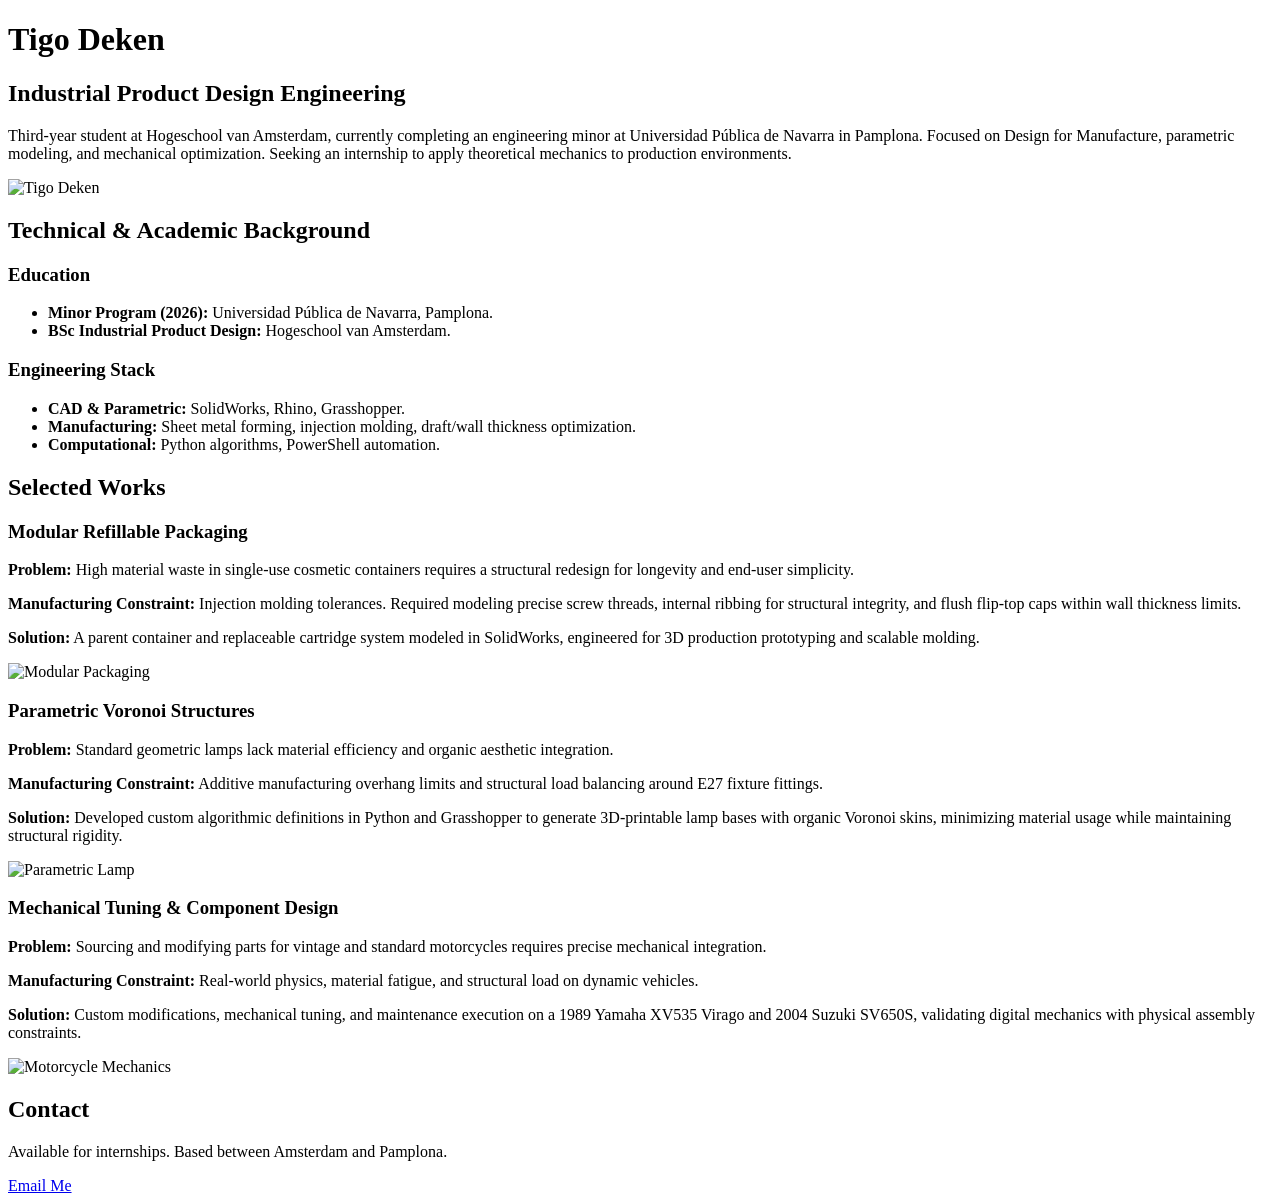
==== index.html @ 1fd3e467 "Add files via upload" ====
<!DOCTYPE html>
<html lang="en">
<head>
    <meta charset="UTF-8">
    <meta name="viewport" content="width=device-width, initial-scale=1.0">
    <title>Tigo Deken | Industrial Product Design</title>
    <link rel="stylesheet" href="./css/style.css">
</head>
<body>
    <header class="hero">
        <div class="hero-text">
            <h1>Tigo Deken</h1>
            <h2>Industrial Product Design Engineering</h2>
            <p>Third-year student at Hogeschool van Amsterdam, currently completing an engineering minor at Universidad Pública de Navarra in Pamplona. Focused on Design for Manufacture, parametric modeling, and mechanical optimization. Seeking an internship to apply theoretical mechanics to production environments.</p>
        </div>
        <div class="hero-image">
            <img src="./assets/profile.jpg" alt="Tigo Deken">
        </div>
    </header>

    <section class="experience">
        <h2>Technical & Academic Background</h2>
        <div class="grid-2">
            <div>
                <h3>Education</h3>
                <ul>
                    <li><strong>Minor Program (2026):</strong> Universidad Pública de Navarra, Pamplona.</li>
                    <li><strong>BSc Industrial Product Design:</strong> Hogeschool van Amsterdam.</li>
                </ul>
            </div>
            <div>
                <h3>Engineering Stack</h3>
                <ul>
                    <li><strong>CAD & Parametric:</strong> SolidWorks, Rhino, Grasshopper.</li>
                    <li><strong>Manufacturing:</strong> Sheet metal forming, injection molding, draft/wall thickness optimization.</li>
                    <li><strong>Computational:</strong> Python algorithms, PowerShell automation.</li>
                </ul>
            </div>
        </div>
    </section>

    <section class="projects">
        <h2>Selected Works</h2>

        <article class="project">
            <div class="project-info">
                <h3>Modular Refillable Packaging</h3>
                <p><strong>Problem:</strong> High material waste in single-use cosmetic containers requires a structural redesign for longevity and end-user simplicity.</p>
                <p><strong>Manufacturing Constraint:</strong> Injection molding tolerances. Required modeling precise screw threads, internal ribbing for structural integrity, and flush flip-top caps within wall thickness limits.</p>
                <p><strong>Solution:</strong> A parent container and replaceable cartridge system modeled in SolidWorks, engineered for 3D production prototyping and scalable molding.</p>
            </div>
            <div class="project-image organic-shape-1">
                <img src="./assets/projects/project1.jpg" alt="Modular Packaging">
            </div>
        </article>

        <article class="project reverse">
            <div class="project-info">
                <h3>Parametric Voronoi Structures</h3>
                <p><strong>Problem:</strong> Standard geometric lamps lack material efficiency and organic aesthetic integration.</p>
                <p><strong>Manufacturing Constraint:</strong> Additive manufacturing overhang limits and structural load balancing around E27 fixture fittings.</p>
                <p><strong>Solution:</strong> Developed custom algorithmic definitions in Python and Grasshopper to generate 3D-printable lamp bases with organic Voronoi skins, minimizing material usage while maintaining structural rigidity.</p>
            </div>
            <div class="project-image organic-shape-2">
                <img src="./assets/projects/project2.jpg" alt="Parametric Lamp">
            </div>
        </article>

        <article class="project">
            <div class="project-info">
                <h3>Mechanical Tuning & Component Design</h3>
                <p><strong>Problem:</strong> Sourcing and modifying parts for vintage and standard motorcycles requires precise mechanical integration.</p>
                <p><strong>Manufacturing Constraint:</strong> Real-world physics, material fatigue, and structural load on dynamic vehicles.</p>
                <p><strong>Solution:</strong> Custom modifications, mechanical tuning, and maintenance execution on a 1989 Yamaha XV535 Virago and 2004 Suzuki SV650S, validating digital mechanics with physical assembly constraints.</p>
            </div>
            <div class="project-image organic-shape-3">
                <img src="./assets/projects/project3.jpg" alt="Motorcycle Mechanics">
            </div>
        </article>
    </section>

    <section class="contact">
        <h2>Contact</h2>
        <p>Available for internships. Based between Amsterdam and Pamplona.</p>
        <a href="mailto:tigo.deken@example.com" class="btn">Email Me</a>
    </section>
</body>
</html>
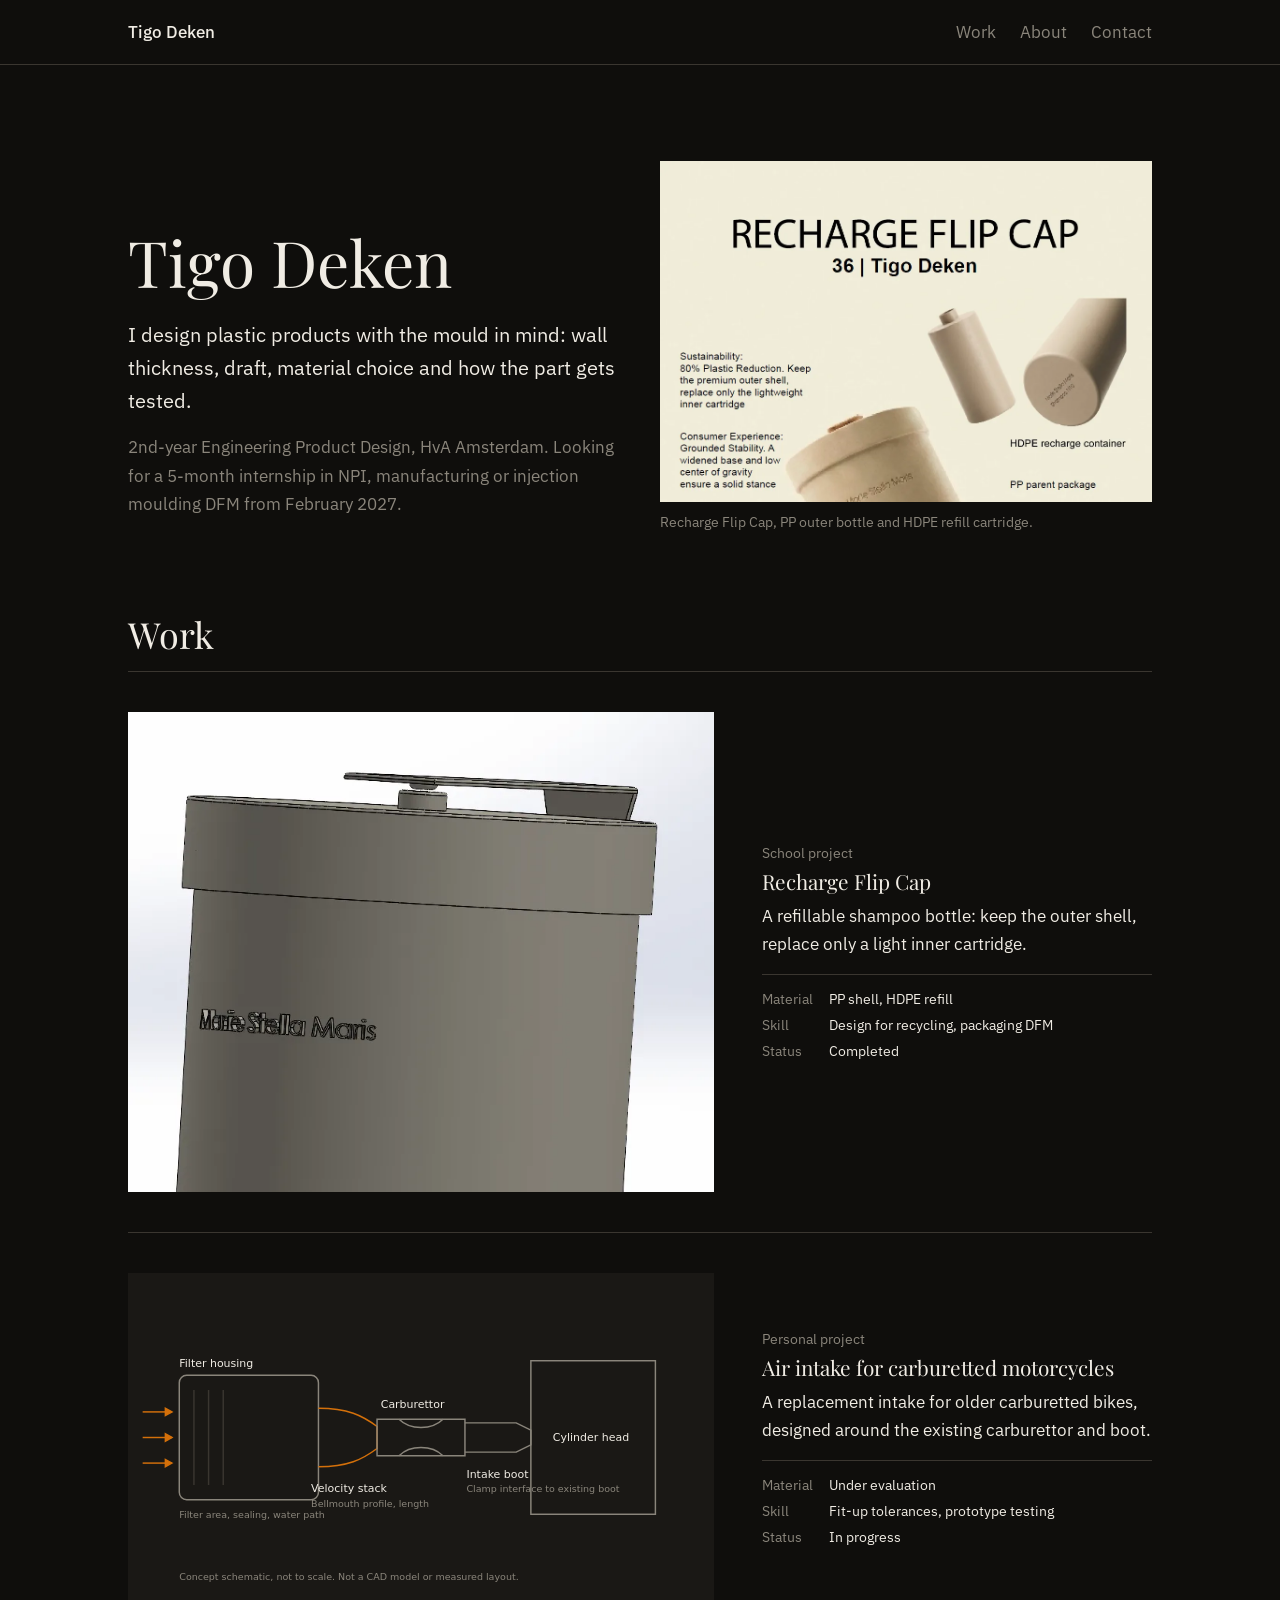
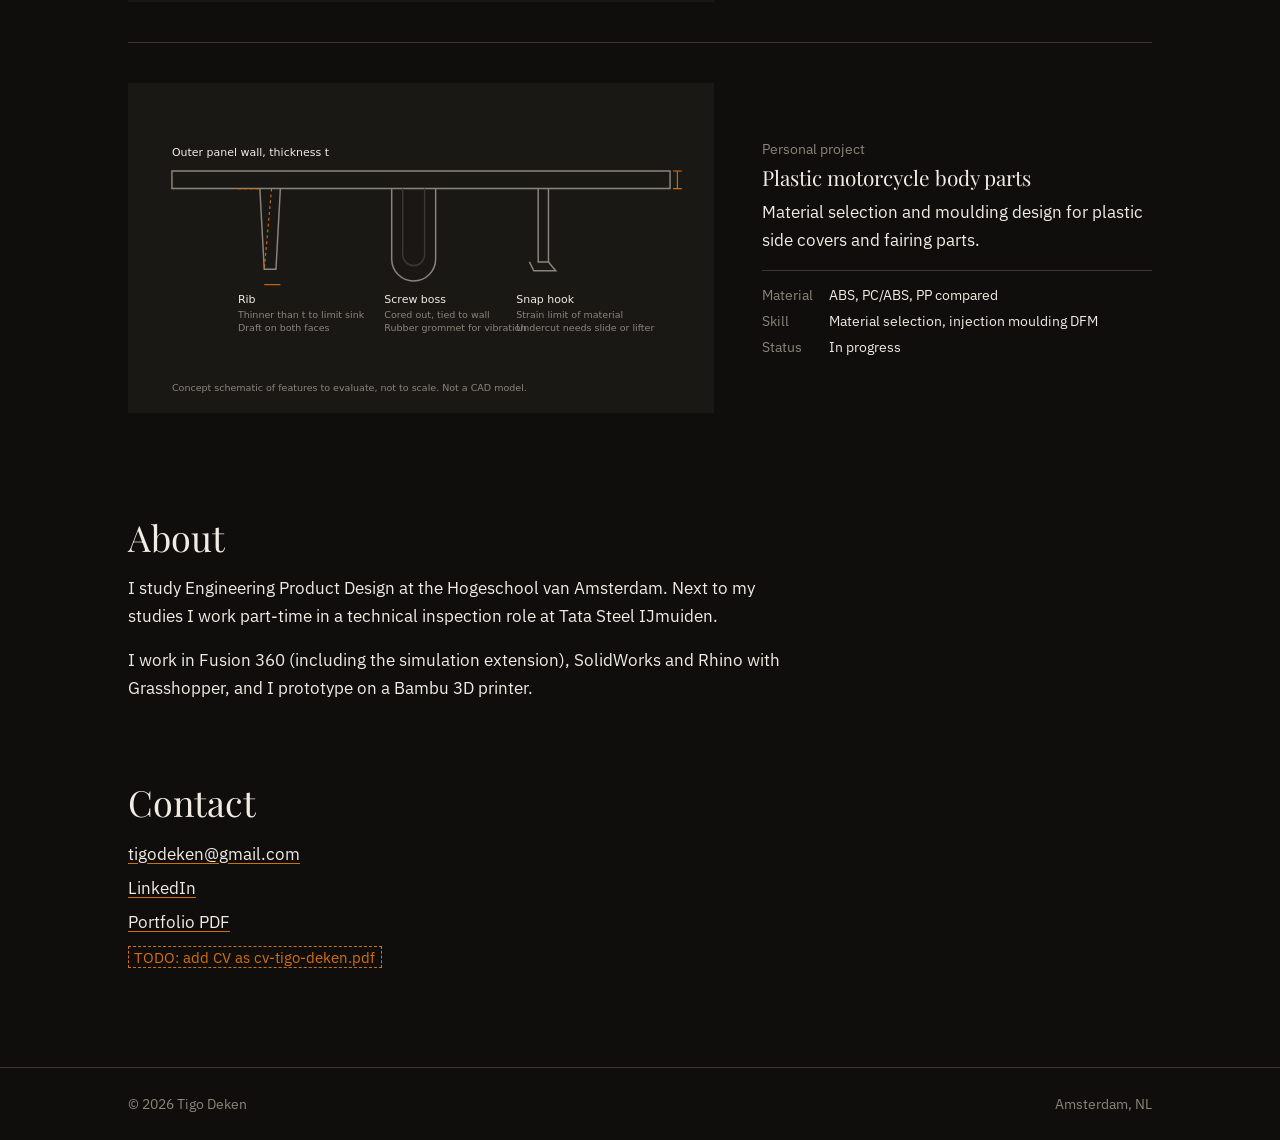
==== commit 4707e130: "Rebuild portfolio: title-block design, 3 projects, PDF Restore Recharge Flip Cap from history, add t" ====
--- a/index.html
+++ b/index.html
@@ -1,88 +1,121 @@
 <!DOCTYPE html>
 <html lang="en">
 <head>
-    <meta charset="UTF-8">
-    <meta name="viewport" content="width=device-width, initial-scale=1.0">
-    <title>Tigo Deken | Industrial Product Design</title>
-    <link rel="stylesheet" href="./css/style.css">
+  <meta charset="utf-8">
+  <meta name="viewport" content="width=device-width, initial-scale=1">
+  <title>Tigo Deken — product design engineering portfolio</title>
+  <meta name="description" content="Engineering Product Design student at HvA Amsterdam, looking for a manufacturing and DFM internship from February 2027.">
+  <meta property="og:title" content="Tigo Deken — product design engineering portfolio">
+  <meta property="og:description" content="Design for manufacture, injection moulding and plastic parts. Looking for an internship from February 2027.">
+  <meta property="og:type" content="website">
+  <meta property="og:url" content="https://tigodeken.github.io/">
+  <meta property="og:image" content="https://tigodeken.github.io/img/og.jpg">
+  <meta name="theme-color" content="#0f0e0c">
+  <link rel="icon" href="favicon.svg" type="image/svg+xml">
+  <link rel="preconnect" href="https://fonts.googleapis.com">
+  <link rel="preconnect" href="https://fonts.gstatic.com" crossorigin>
+  <link rel="stylesheet" href="https://fonts.googleapis.com/css2?family=IBM+Plex+Sans:wght@400;500&family=Playfair+Display:wght@400&display=swap">
+  <link rel="stylesheet" href="style.css">
 </head>
 <body>
-    <header class="hero">
-        <div class="hero-text">
-            <h1>Tigo Deken</h1>
-            <h2>Industrial Product Design Engineering</h2>
-            <p>Third-year student at Hogeschool van Amsterdam, currently completing an engineering minor at Universidad Pública de Navarra in Pamplona. Focused on Design for Manufacture, parametric modeling, and mechanical optimization. Seeking an internship to apply theoretical mechanics to production environments.</p>
-        </div>
-        <div class="hero-image">
-            <img src="./assets/profile.jpg" alt="Tigo Deken">
-        </div>
-    </header>
+  <a class="skip" href="#main">Skip to content</a>
+  <header class="site-header">
+    <div class="wrap">
+      <a class="name" href="./">Tigo Deken</a>
+      <nav aria-label="Main">
+        <a href="#work">Work</a>
+        <a href="#about">About</a>
+        <a href="#contact">Contact</a>
+      </nav>
+    </div>
+  </header>
 
-    <section class="experience">
-        <h2>Technical & Academic Background</h2>
-        <div class="grid-2">
-            <div>
-                <h3>Education</h3>
-                <ul>
-                    <li><strong>Minor Program (2026):</strong> Universidad Pública de Navarra, Pamplona.</li>
-                    <li><strong>BSc Industrial Product Design:</strong> Hogeschool van Amsterdam.</li>
-                </ul>
-            </div>
-            <div>
-                <h3>Engineering Stack</h3>
-                <ul>
-                    <li><strong>CAD & Parametric:</strong> SolidWorks, Rhino, Grasshopper.</li>
-                    <li><strong>Manufacturing:</strong> Sheet metal forming, injection molding, draft/wall thickness optimization.</li>
-                    <li><strong>Computational:</strong> Python algorithms, PowerShell automation.</li>
-                </ul>
-            </div>
-        </div>
+  <main id="main">
+    <section class="hero wrap">
+      <div>
+        <h1>Tigo Deken</h1>
+        <p class="lede">I design plastic products with the mould in mind: wall thickness, draft, material choice and how the part gets tested.</p>
+        <p class="muted">2nd-year Engineering Product Design, HvA Amsterdam. Looking for a 5-month internship in NPI, manufacturing or injection moulding DFM from February 2027.</p>
+      </div>
+      <figure>
+        <img src="img/flipcap-hero.webp" width="1051" height="728" alt="Render of the Recharge Flip Cap: a PP outer bottle with flip cap next to its HDPE refill cartridge">
+        <figcaption>Recharge Flip Cap, PP outer bottle and HDPE refill cartridge.</figcaption>
+      </figure>
     </section>
 
-    <section class="projects">
-        <h2>Selected Works</h2>
+    <section id="work" class="work wrap" aria-labelledby="work-title">
+      <h2 id="work-title">Work</h2>
 
-        <article class="project">
-            <div class="project-info">
-                <h3>Modular Refillable Packaging</h3>
-                <p><strong>Problem:</strong> High material waste in single-use cosmetic containers requires a structural redesign for longevity and end-user simplicity.</p>
-                <p><strong>Manufacturing Constraint:</strong> Injection molding tolerances. Required modeling precise screw threads, internal ribbing for structural integrity, and flush flip-top caps within wall thickness limits.</p>
-                <p><strong>Solution:</strong> A parent container and replaceable cartridge system modeled in SolidWorks, engineered for 3D production prototyping and scalable molding.</p>
-            </div>
-            <div class="project-image organic-shape-1">
-                <img src="./assets/projects/project1.jpg" alt="Modular Packaging">
-            </div>
-        </article>
+      <a class="row" href="flipcap.html">
+        <figure>
+          <img src="img/flipcap-cad2.webp" width="764" height="626" loading="lazy" alt="SolidWorks model, close-up of the flip cap hinge and lid on the outer bottle">
+        </figure>
+        <div>
+          <p class="kind">School project</p>
+          <h3>Recharge Flip Cap</h3>
+          <p>A refillable shampoo bottle: keep the outer shell, replace only a light inner cartridge.</p>
+          <dl class="specs">
+            <dt>Material</dt><dd>PP shell, HDPE refill</dd>
+            <dt>Skill</dt><dd>Design for recycling, packaging DFM</dd>
+            <dt>Status</dt><dd>Completed</dd>
+          </dl>
+        </div>
+      </a>
 
-        <article class="project reverse">
-            <div class="project-info">
-                <h3>Parametric Voronoi Structures</h3>
-                <p><strong>Problem:</strong> Standard geometric lamps lack material efficiency and organic aesthetic integration.</p>
-                <p><strong>Manufacturing Constraint:</strong> Additive manufacturing overhang limits and structural load balancing around E27 fixture fittings.</p>
-                <p><strong>Solution:</strong> Developed custom algorithmic definitions in Python and Grasshopper to generate 3D-printable lamp bases with organic Voronoi skins, minimizing material usage while maintaining structural rigidity.</p>
-            </div>
-            <div class="project-image organic-shape-2">
-                <img src="./assets/projects/project2.jpg" alt="Parametric Lamp">
-            </div>
-        </article>
+      <a class="row" href="air-intake.html">
+        <figure>
+          <img src="img/intake-schematic.svg" width="800" height="450" loading="lazy" alt="Schematic side view of the intake path: filter housing, velocity stack, carburettor, intake boot and cylinder head">
+        </figure>
+        <div>
+          <p class="kind">Personal project</p>
+          <h3>Air intake for carburetted motorcycles</h3>
+          <p>A replacement intake for older carburetted bikes, designed around the existing carburettor and boot.</p>
+          <dl class="specs">
+            <dt>Material</dt><dd>Under evaluation</dd>
+            <dt>Skill</dt><dd>Fit-up tolerances, prototype testing</dd>
+            <dt>Status</dt><dd>In progress</dd>
+          </dl>
+        </div>
+      </a>
 
-        <article class="project">
-            <div class="project-info">
-                <h3>Mechanical Tuning & Component Design</h3>
-                <p><strong>Problem:</strong> Sourcing and modifying parts for vintage and standard motorcycles requires precise mechanical integration.</p>
-                <p><strong>Manufacturing Constraint:</strong> Real-world physics, material fatigue, and structural load on dynamic vehicles.</p>
-                <p><strong>Solution:</strong> Custom modifications, mechanical tuning, and maintenance execution on a 1989 Yamaha XV535 Virago and 2004 Suzuki SV650S, validating digital mechanics with physical assembly constraints.</p>
-            </div>
-            <div class="project-image organic-shape-3">
-                <img src="./assets/projects/project3.jpg" alt="Motorcycle Mechanics">
-            </div>
-        </article>
+      <a class="row" href="body-panels.html">
+        <figure>
+          <img src="img/panel-dfm.svg" width="800" height="450" loading="lazy" alt="Schematic cross-section of a plastic body panel with a rib, a screw boss and a snap hook">
+        </figure>
+        <div>
+          <p class="kind">Personal project</p>
+          <h3>Plastic motorcycle body parts</h3>
+          <p>Material selection and moulding design for plastic side covers and fairing parts.</p>
+          <dl class="specs">
+            <dt>Material</dt><dd>ABS, PC/ABS, PP compared</dd>
+            <dt>Skill</dt><dd>Material selection, injection moulding DFM</dd>
+            <dt>Status</dt><dd>In progress</dd>
+          </dl>
+        </div>
+      </a>
     </section>
 
-    <section class="contact">
-        <h2>Contact</h2>
-        <p>Available for internships. Based between Amsterdam and Pamplona.</p>
-        <a href="mailto:tigo.deken@example.com" class="btn">Email Me</a>
+    <section id="about" class="about wrap" aria-labelledby="about-title">
+      <div class="prose">
+        <h2 id="about-title">About</h2>
+        <p>I study Engineering Product Design at the Hogeschool van Amsterdam. Next to my studies I work part-time in a technical inspection role at Tata Steel IJmuiden.</p>
+        <p>I work in Fusion 360 (including the simulation extension), SolidWorks and Rhino with Grasshopper, and I prototype on a Bambu 3D printer.</p>
+      </div>
     </section>
+
+    <section id="contact" class="contact wrap" aria-labelledby="contact-title">
+      <h2 id="contact-title">Contact</h2>
+      <ul>
+        <li><a href="mailto:tigodeken@gmail.com">tigodeken@gmail.com</a></li>
+        <li><a href="https://www.linkedin.com/in/tigo-deken/">LinkedIn</a></li>
+        <li><a href="portfolio-tigo-deken.pdf">Portfolio PDF</a></li>
+        <li><span class="todo">TODO: add CV as cv-tigo-deken.pdf</span></li>
+      </ul>
+    </section>
+  </main>
+
+  <footer class="site-footer">
+    <div class="wrap"><span>© 2026 Tigo Deken</span><span>Amsterdam, NL</span></div>
+  </footer>
 </body>
-</html>+</html>
--- a/style.css
+++ b/style.css
@@ -0,0 +1,155 @@
+:root {
+  --bg: #0f0e0c;
+  --surface: #1a1815;
+  --text: #f0ece4;
+  --muted: #8a857b;
+  --accent: #d4700a;
+  --line: #3a3630;
+  --serif: "Playfair Display", Georgia, serif;
+  --sans: "IBM Plex Sans", system-ui, -apple-system, "Segoe UI", sans-serif;
+  --wrap: 1120px;
+  --gutter: clamp(16px, 4vw, 48px);
+}
+
+*, *::before, *::after { box-sizing: border-box; }
+
+html { -webkit-text-size-adjust: 100%; }
+
+body {
+  margin: 0;
+  background: var(--bg);
+  color: var(--text);
+  font: 400 1.0625rem/1.65 var(--sans);
+}
+
+img, svg { display: block; max-width: 100%; height: auto; }
+
+a { color: var(--text); text-decoration-color: var(--accent); text-underline-offset: 3px; }
+a:hover { color: var(--accent); }
+:focus-visible { outline: 2px solid var(--accent); outline-offset: 3px; }
+
+h1, h2, h3 { font-family: var(--serif); font-weight: 400; line-height: 1.15; margin: 0; }
+h1 { font-size: clamp(2.25rem, 6vw, 4rem); }
+h2 { font-size: clamp(1.6rem, 3.2vw, 2.25rem); margin-bottom: 1rem; }
+h3 { font-size: 1.3rem; margin-bottom: .5rem; }
+p { margin: 0 0 1rem; }
+
+.wrap { max-width: var(--wrap); margin: 0 auto; padding: 0 var(--gutter); }
+.prose { max-width: 68ch; }
+.muted { color: var(--muted); }
+.skip { position: absolute; left: -999px; }
+.skip:focus { left: var(--gutter); top: 8px; background: var(--surface); padding: 8px 12px; }
+
+.todo {
+  color: var(--accent);
+  border: 1px dashed var(--accent);
+  padding: 0 .35em;
+  font-size: .9em;
+}
+
+/* Header / footer */
+.site-header { border-bottom: 1px solid var(--line); }
+.site-header .wrap { display: flex; justify-content: space-between; align-items: center; gap: 1rem; padding-block: 18px; }
+.site-header .name { text-decoration: none; font-weight: 500; }
+.site-header nav { display: flex; gap: 1.5rem; }
+.site-header nav a { text-decoration: none; color: var(--muted); }
+.site-header nav a:hover, .site-header nav a[aria-current] { color: var(--text); }
+
+.site-footer { border-top: 1px solid var(--line); margin-top: 6rem; }
+.site-footer .wrap { padding-block: 24px; display: flex; flex-wrap: wrap; justify-content: space-between; gap: 1rem; color: var(--muted); font-size: .9rem; }
+
+/* Hero */
+.hero { padding-block: clamp(3rem, 8vw, 6rem) 3rem; display: grid; gap: 2.5rem; }
+.hero .lede { font-size: 1.25rem; max-width: 52ch; margin-top: 1.25rem; }
+.hero figure { margin: 0; }
+@media (min-width: 900px) {
+  .hero { grid-template-columns: 1fr 1fr; align-items: end; }
+}
+
+/* Title block: the one memorable element */
+.title-block {
+  border: 2px solid var(--muted);
+  outline: 1px solid var(--line);
+  outline-offset: 5px;
+  margin: 6px;
+  display: grid;
+  grid-template-columns: repeat(2, 1fr);
+}
+.title-block > div {
+  padding: 10px 14px;
+  border-right: 1px solid var(--line);
+  border-bottom: 1px solid var(--line);
+  min-width: 0;
+}
+.title-block dt { color: var(--muted); font-size: .8rem; }
+.title-block dd { margin: 0; overflow-wrap: anywhere; font-size: .95rem; font-variant-numeric: tabular-nums; }
+.title-block .tb-name { grid-column: 1 / -1; padding: 18px 14px; }
+.title-block .tb-name dd { font-family: var(--serif); font-size: clamp(1.75rem, 5vw, 3rem); line-height: 1.1; }
+.title-block .tb-status dd { color: var(--accent); }
+@media (min-width: 760px) {
+  .title-block { grid-template-columns: 2.2fr repeat(3, 1fr); }
+  .title-block .tb-name { grid-column: 1; grid-row: span 2; display: flex; flex-direction: column; justify-content: flex-end; }
+  .title-block > div:nth-child(4n+4), .title-block > div:last-child { border-right: 0; }
+}
+.title-block > div:last-child { border-bottom: 0; }
+
+/* Home project rows */
+.work { padding-top: 2rem; }
+.row {
+  display: grid;
+  gap: 1.5rem;
+  padding-block: 2.5rem;
+  border-top: 1px solid var(--line);
+  text-decoration: none;
+}
+.row:hover h3 { color: var(--accent); }
+.row figure { margin: 0; background: var(--surface); }
+.row .kind { color: var(--muted); font-size: .9rem; margin-bottom: .35rem; }
+.row .specs { display: grid; grid-template-columns: auto 1fr; gap: 2px 1rem; margin: 1rem 0 0; font-size: .9rem; border-top: 1px solid var(--line); padding-top: .75rem; }
+.row .specs dt { color: var(--muted); }
+.row .specs dd { margin: 0; }
+@media (min-width: 900px) {
+  .row { grid-template-columns: 3fr 2fr; gap: 3rem; align-items: center; }
+}
+
+.about { padding-top: 4rem; }
+.contact { padding-top: 4rem; }
+.contact ul { list-style: none; padding: 0; margin: 0; display: grid; gap: .4rem; }
+
+/* Project pages */
+.project-head { padding-block: 2.5rem 1rem; }
+.result { font-size: 1.25rem; max-width: 60ch; margin: 2rem 0 0; }
+.section { padding-top: 3.5rem; }
+.section ul { padding-left: 1.2rem; margin: 0 0 1rem; }
+.section li { margin-bottom: .35rem; }
+.skill { display: inline-block; color: var(--muted); font-size: .9rem; margin-bottom: .5rem; }
+.skill strong { color: var(--accent); font-weight: 500; }
+
+.figs { display: grid; gap: 1.5rem; margin-top: 1.5rem; }
+@media (min-width: 760px) { .figs.two { grid-template-columns: 1fr 1fr; } }
+figure { margin: 0; }
+figure img, figure svg { background: var(--surface); width: 100%; }
+figure img.paper { background: #fff; }
+figcaption { color: var(--muted); font-size: .9rem; margin-top: .5rem; max-width: 68ch; }
+
+.pager { display: flex; justify-content: space-between; gap: 1rem; flex-wrap: wrap; padding-top: 4rem; }
+
+/* Single page-load moment */
+@media (prefers-reduced-motion: no-preference) {
+  .title-block { animation: settle .6s ease-out both; }
+  @keyframes settle { from { opacity: 0; transform: translateY(6px); } }
+}
+
+@media print {
+  :root { --bg: #fff; --surface: #f3f1ed; --text: #111; --muted: #555; --line: #bbb; --accent: #a35400; }
+  .site-header nav, .pager, .skip { display: none; }
+  .title-block { animation: none; }
+  .figs { grid-template-columns: repeat(3, 1fr) !important; gap: 8px; }
+  figure img, figure svg { max-height: 70mm; width: auto; margin: 0 auto; }
+  .project { break-before: page; }
+  .section { padding-top: 1rem; }
+  body { font-size: 10pt; }
+  @page { size: A4; margin: 14mm; }
+  .section, figure { break-inside: avoid; }
+  .site-footer { margin-top: 2rem; }
+}
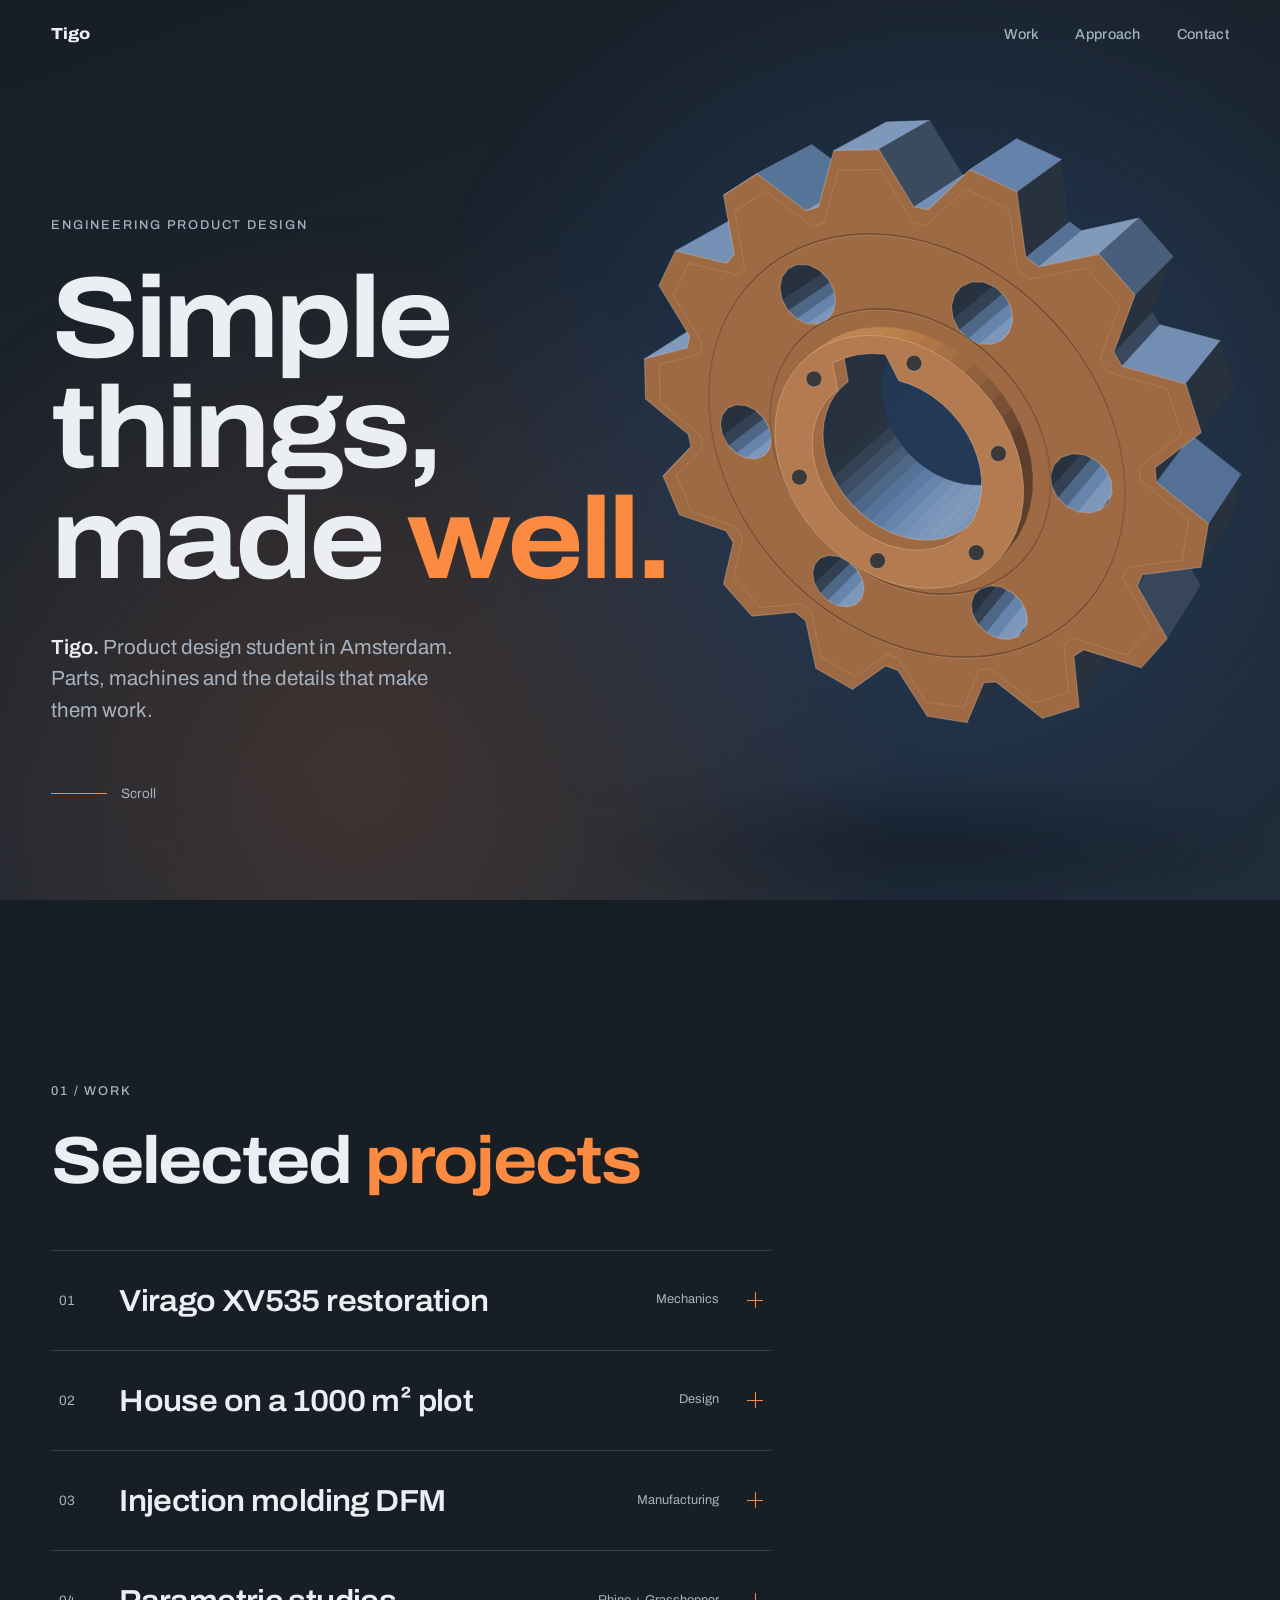
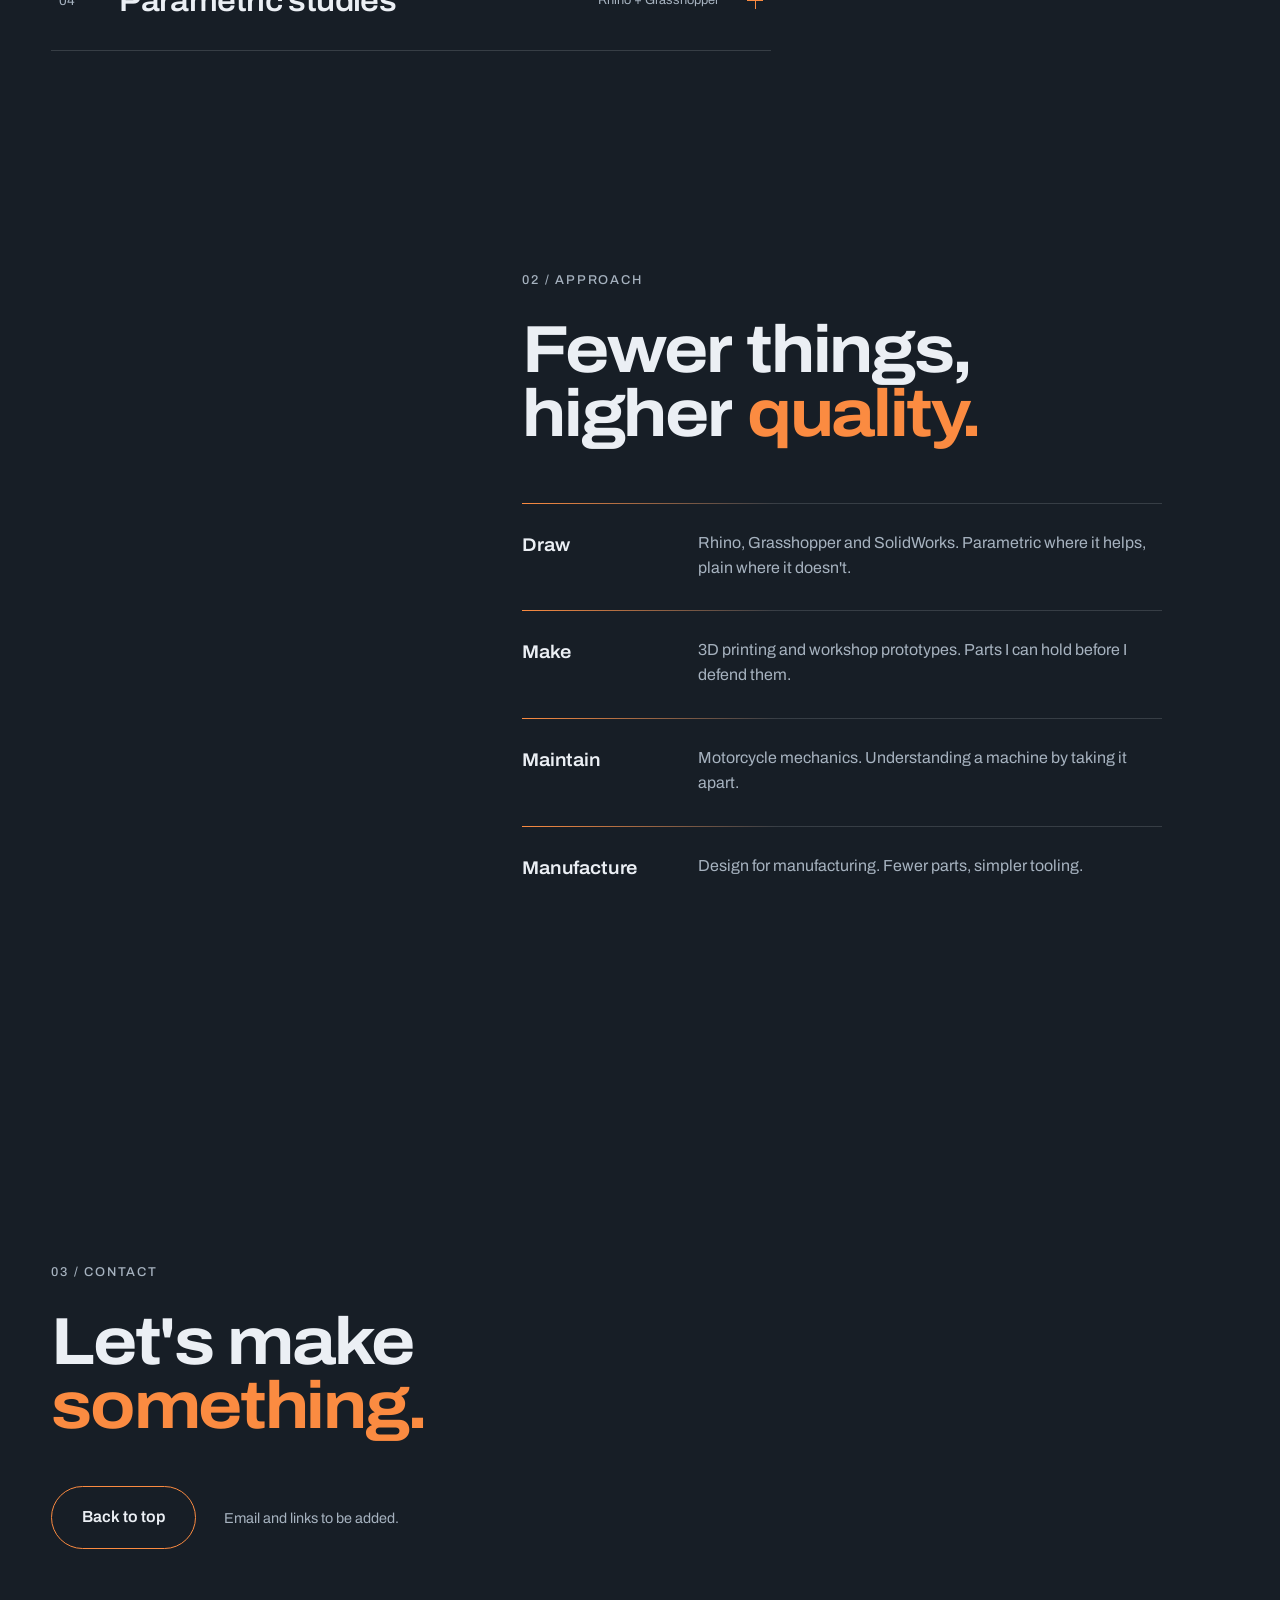
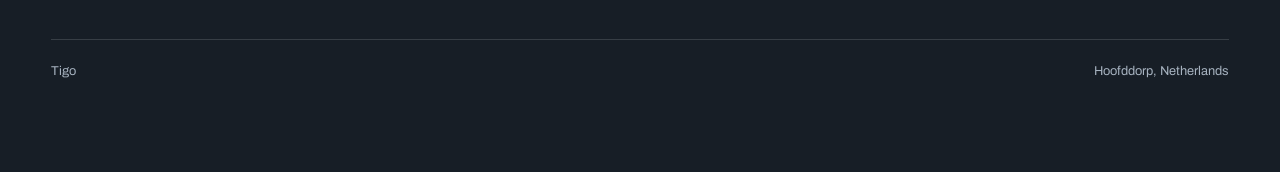
==== commit a6bd815d: "New homepage: monochrome portfolio with 3D gear, scroll reveals and effects Previous homepage kept a" ====
--- a/index.html
+++ b/index.html
@@ -1,121 +1,594 @@
 <!DOCTYPE html>
 <html lang="en">
 <head>
-  <meta charset="utf-8">
-  <meta name="viewport" content="width=device-width, initial-scale=1">
-  <title>Tigo Deken — product design engineering portfolio</title>
-  <meta name="description" content="Engineering Product Design student at HvA Amsterdam, looking for a manufacturing and DFM internship from February 2027.">
-  <meta property="og:title" content="Tigo Deken — product design engineering portfolio">
-  <meta property="og:description" content="Design for manufacture, injection moulding and plastic parts. Looking for an internship from February 2027.">
-  <meta property="og:type" content="website">
-  <meta property="og:url" content="https://tigodeken.github.io/">
-  <meta property="og:image" content="https://tigodeken.github.io/img/og.jpg">
-  <meta name="theme-color" content="#0f0e0c">
-  <link rel="icon" href="favicon.svg" type="image/svg+xml">
-  <link rel="preconnect" href="https://fonts.googleapis.com">
-  <link rel="preconnect" href="https://fonts.gstatic.com" crossorigin>
-  <link rel="stylesheet" href="https://fonts.googleapis.com/css2?family=IBM+Plex+Sans:wght@400;500&family=Playfair+Display:wght@400&display=swap">
-  <link rel="stylesheet" href="style.css">
+<meta charset="utf-8">
+<meta name="viewport" content="width=device-width, initial-scale=1">
+<title>Tigo Portfolio</title>
+<link rel="preconnect" href="https://fonts.googleapis.com">
+<link rel="preconnect" href="https://fonts.gstatic.com" crossorigin>
+<link href="https://fonts.googleapis.com/css2?family=Archivo:wdth,wght@62..125,100..900&display=swap" rel="stylesheet">
+<style>
+/* Layout idea: one fixed flat-shaded 3D gear drifts between sections; text sits opposite it on a single-hue gradient. */
+:root {
+  --h: 212;
+  --l1: 12%;
+  --l2: 18%;
+  --bg1: hsl(var(--h) 24% var(--l1));
+  --bg2: hsl(var(--h) 28% var(--l2));
+  --ink: hsl(212 28% 94%);
+  --dim: hsl(212 16% 70%);
+  --line: hsl(212 30% 90% / .16);
+  --accent: hsl(212 75% 78%);
+  --warm: hsl(24 96% 62%);
+  --wx: 25%;
+  --wy: 80%;
+  --font: "Archivo", "Helvetica Neue", Arial, sans-serif;
+  --gx: 70%;
+  --gy: 50%;
+  color-scheme: dark;
+}
+* { box-sizing: border-box; margin: 0; padding: 0; }
+html { scroll-behavior: smooth; }
+body {
+  font-family: var(--font);
+  font-stretch: 100%;
+  color: var(--ink);
+  background-color: var(--bg1);
+  background-image: linear-gradient(160deg, var(--bg1), var(--bg2));
+  background-attachment: fixed;
+  line-height: 1.55;
+  -webkit-font-smoothing: antialiased;
+  overflow-x: hidden;
+}
+.glow {
+  position: fixed; inset: 0; z-index: 0; pointer-events: none;
+  background:
+    radial-gradient(circle at var(--gx) var(--gy), hsl(var(--h) 55% 46% / .30), transparent 50%),
+    radial-gradient(circle at var(--wx) var(--wy), hsl(24 90% 55% / .16), transparent 46%);
+}
+#stage { position: fixed; inset: 0; width: 100%; height: 100%; z-index: 1; pointer-events: none; }
+.progress { position: fixed; top: 0; left: 0; right: 0; height: 2px; z-index: 30; background: linear-gradient(90deg, var(--accent), var(--warm)); transform-origin: left; transform: scaleX(0); }
+
+header {
+  position: fixed; top: 0; left: 0; right: 0; z-index: 20;
+  display: flex; justify-content: space-between; align-items: center;
+  padding: 22px clamp(20px, 4vw, 56px);
+}
+.mark { font-weight: 800; font-stretch: 112%; letter-spacing: -.01em; color: var(--ink); text-decoration: none; }
+nav { display: flex; gap: clamp(16px, 3vw, 36px); }
+nav a, .link {
+  position: relative; color: var(--dim); text-decoration: none; font-size: .9rem; font-weight: 500; letter-spacing: .02em;
+  transition: color .3s;
+}
+nav a::after {
+  content: ""; position: absolute; left: 0; right: 0; bottom: -4px; height: 1px; background: var(--accent);
+  transform: scaleX(0); transform-origin: right; transition: transform .45s cubic-bezier(.2,.7,.1,1);
+}
+nav a:hover, nav a:focus-visible { color: var(--ink); }
+nav a:hover::after, nav a:focus-visible::after { transform: scaleX(1); transform-origin: left; }
+a:focus-visible, button:focus-visible { outline: 2px solid var(--accent); outline-offset: 4px; border-radius: 4px; }
+
+main { position: relative; z-index: 2; }
+section { padding: 0 clamp(20px, 4vw, 56px); }
+.label { font-size: .8rem; font-weight: 500; letter-spacing: .14em; text-transform: uppercase; color: var(--dim); margin-bottom: 28px; }
+
+h1, h2 { font-weight: 700; font-stretch: 112%; letter-spacing: -.035em; line-height: .96; text-wrap: balance; }
+h1 { font-size: clamp(3rem, 9vw, 8.4rem); max-width: 9ch; }
+h2 { font-size: clamp(2.2rem, 5.2vw, 4.6rem); max-width: 14ch; }
+.lede { margin-top: 36px; max-width: 34ch; font-size: clamp(1.05rem, 1.6vw, 1.3rem); color: var(--dim); }
+.lede b { color: var(--ink); font-weight: 600; }
+
+#hero { padding-top: clamp(130px, 24vh, 240px); padding-bottom: clamp(120px, 22vh, 220px); }
+.hint { margin-top: 56px; display: flex; align-items: center; gap: 14px; font-size: .85rem; color: var(--dim); }
+.hint i { display: block; width: 56px; height: 1px; background: var(--warm); transform-origin: left; animation: tick 2.4s cubic-bezier(.6,0,.2,1) infinite; }
+@keyframes tick { 0% { transform: scaleX(0); } 55% { transform: scaleX(1); transform-origin: left; } 56% { transform-origin: right; } 100% { transform: scaleX(0); transform-origin: right; } }
+
+#work { padding-top: 80px; padding-bottom: 140px; }
+.wrap-work { max-width: min(720px, 62%); }
+.rows { list-style: none; margin-top: 56px; border-top: 1px solid var(--line); }
+.rows li { border-bottom: 1px solid var(--line); }
+.row {
+  width: 100%; display: grid; grid-template-columns: 3rem 1fr auto 2rem; align-items: center; gap: 12px;
+  background: none; border: 0; color: inherit; font: inherit; text-align: left; cursor: pointer;
+  padding: 26px 8px; position: relative; isolation: isolate;
+}
+.row::before {
+  content: ""; position: absolute; inset: 0; z-index: -1; background: linear-gradient(90deg, hsl(24 90% 55% / .13), hsl(212 40% 80% / .05));
+  transform: scaleY(0); transform-origin: bottom; transition: transform .5s cubic-bezier(.2,.7,.1,1);
+}
+.row:hover::before, .row[aria-expanded="true"]::before { transform: scaleY(1); }
+.idx { font-size: .85rem; color: var(--dim); font-variant-numeric: tabular-nums; transition: color .3s; }
+.row:hover .idx, .row[aria-expanded="true"] .idx { color: var(--warm); }
+.ttl { font-size: clamp(1.25rem, 2.4vw, 1.9rem); font-weight: 600; font-stretch: 108%; letter-spacing: -.02em; transition: transform .5s cubic-bezier(.2,.7,.1,1); }
+.row:hover .ttl { transform: translateX(10px); }
+.tag { font-size: .8rem; color: var(--dim); }
+.plus { position: relative; width: 16px; height: 16px; justify-self: end; transition: transform .5s cubic-bezier(.2,.7,.1,1); }
+.plus::before, .plus::after { content: ""; position: absolute; background: var(--warm); }
+.plus::before { left: 0; right: 0; top: 7.5px; height: 1px; }
+.plus::after { top: 0; bottom: 0; left: 7.5px; width: 1px; transition: transform .5s cubic-bezier(.2,.7,.1,1); }
+.row[aria-expanded="true"] .plus { transform: rotate(180deg); }
+.row[aria-expanded="true"] .plus::after { transform: scaleY(0); }
+.more { display: grid; grid-template-rows: 0fr; transition: grid-template-rows .55s cubic-bezier(.2,.7,.1,1); }
+.more > div { overflow: hidden; }
+.more p { padding: 0 8px 28px calc(3rem + 20px); color: var(--dim); max-width: 46ch; }
+.row[aria-expanded="true"] + .more { grid-template-rows: 1fr; }
+
+#approach { padding-top: 80px; padding-bottom: 140px; }
+.wrap-approach { margin-left: max(40%, 0px); max-width: 640px; }
+.items { margin-top: 56px; display: grid; gap: 0; }
+.item { position: relative; padding: 28px 0 30px; display: grid; grid-template-columns: 9.5rem 1fr; gap: 24px; }
+.item::before {
+  content: ""; position: absolute; top: 0; left: 0; right: 0; height: 1px; background: linear-gradient(90deg, var(--warm), var(--line) 40%);
+  transform: scaleX(0); transform-origin: left; transition: transform 1.2s cubic-bezier(.2,.7,.1,1) calc(var(--d, 0) * 90ms);
+}
+.item.in::before { transform: scaleX(1); }
+.item:hover h3 { color: var(--warm); }
+.item h3 { transition: color .3s; font-size: 1.15rem; font-weight: 600; font-stretch: 108%; letter-spacing: -.01em; }
+.item p { color: var(--dim); }
+
+#contact { padding-top: 60px; padding-bottom: 90px; min-height: 80vh; display: flex; flex-direction: column; justify-content: flex-end; }
+.wrap-contact h2 { max-width: 12ch; }
+.contact-row { margin-top: 48px; display: flex; flex-wrap: wrap; align-items: center; gap: 28px; }
+.btn {
+  display: inline-flex; align-items: center; gap: 12px; padding: 18px 30px; border-radius: 999px;
+  border: 1px solid var(--warm); background: transparent; color: var(--ink); font: inherit; font-weight: 600; font-size: 1rem;
+  cursor: pointer; transition: color .4s, transform .25s ease-out, box-shadow .4s; will-change: transform; position: relative; overflow: hidden; isolation: isolate;
+}
+.btn::before { content: ""; position: absolute; inset: 0; z-index: -1; background: var(--warm); transform: translateY(101%); transition: transform .5s cubic-bezier(.2,.7,.1,1); border-radius: inherit; }
+.btn:hover { color: hsl(24 60% 10%); box-shadow: 0 0 40px hsl(24 96% 55% / .35); }
+.btn:hover::before { transform: none; }
+.note { color: var(--dim); font-size: .9rem; }
+footer { margin-top: 90px; padding-top: 22px; border-top: 1px solid var(--line); display: flex; justify-content: space-between; flex-wrap: wrap; gap: 8px; font-size: .8rem; color: var(--dim); }
+
+/* Reveals: visible by default, hidden only once JS is running; JS has a fail-safe that shows everything. */
+.js .rv { opacity: 0; transform: translateY(26px); transition: opacity .9s ease, transform .9s cubic-bezier(.2,.7,.1,1); transition-delay: calc(var(--d, 0) * 90ms); }
+.js .rv.in { opacity: 1; transform: none; }
+.w { display: inline-block; overflow: hidden; vertical-align: top; padding-bottom: .1em; margin-bottom: -.1em; }
+.w > span { display: inline-block; }
+.w > span.warm { color: var(--warm); }
+.js .w > span { transform: translateY(108%); transition: transform 1s cubic-bezier(.2,.7,.1,1) calc(var(--i, 0) * 70ms); }
+.js .sp.in .w > span { transform: none; }
+
+.ring {
+  position: fixed; top: 0; left: 0; width: 38px; height: 38px; margin: -19px 0 0 -19px; z-index: 40; pointer-events: none;
+  border: 1px solid var(--warm); border-radius: 50%; opacity: 0; transition: opacity .3s, width .35s, height .35s, margin .35s, background .35s;
+}
+.ring.on { opacity: .7; }
+.ring.big { width: 72px; height: 72px; margin: -36px 0 0 -36px; background: hsl(212 75% 70% / .14); border-color: var(--accent); }
+
+@media (max-width: 800px) {
+  .wrap-work, .wrap-approach { max-width: none; margin-left: 0; }
+  .tag { display: none; }
+  .row { grid-template-columns: 2.4rem 1fr 2rem; }
+  .more p { padding-left: calc(2.4rem + 20px); }
+  .item { grid-template-columns: 1fr; gap: 6px; }
+  #hero { padding-top: 38vh; }
+  #contact { min-height: 70vh; }
+}
+@media (prefers-reduced-motion: reduce) {
+  html { scroll-behavior: auto; }
+  .js .rv, .js .w > span { transition: none; opacity: 1; transform: none; }
+  .item::before { transition: none; transform: scaleX(1); }
+  .hint i { animation: none; transform: scaleX(1); }
+}
+</style>
 </head>
 <body>
-  <a class="skip" href="#main">Skip to content</a>
-  <header class="site-header">
-    <div class="wrap">
-      <a class="name" href="./">Tigo Deken</a>
-      <nav aria-label="Main">
-        <a href="#work">Work</a>
-        <a href="#about">About</a>
-        <a href="#contact">Contact</a>
-      </nav>
+<div class="glow"></div>
+<canvas id="stage" aria-hidden="true"></canvas>
+<div class="progress" id="progress"></div>
+<div class="ring" id="ring"></div>
+
+<header>
+  <a class="mark" href="#hero" data-hover>Tigo</a>
+  <nav aria-label="Sections">
+    <a href="#work" data-hover>Work</a>
+    <a href="#approach" data-hover>Approach</a>
+    <a href="#contact" data-hover>Contact</a>
+  </nav>
+</header>
+
+<main>
+  <section id="hero">
+    <p class="label rv">Engineering Product Design</p>
+    <h1 class="sp" data-split data-warm="well.">Simple things, made well.</h1>
+    <p class="lede rv" style="--d:4"><b>Tigo.</b> Product design student in Amsterdam. Parts, machines and the details that make them work.</p>
+    <div class="hint rv" style="--d:6"><i></i>Scroll</div>
+  </section>
+
+  <section id="work">
+    <div class="wrap-work">
+      <p class="label rv">01 / Work</p>
+      <h2 class="sp" data-split data-warm="projects">Selected projects</h2>
+      <ul class="rows">
+        <li class="rv" style="--d:1">
+          <button class="row" aria-expanded="false" aria-controls="p1" data-hover><span class="idx">01</span><span class="ttl">Virago XV535 restoration</span><span class="tag">Mechanics</span><span class="plus"></span></button>
+          <div class="more" id="p1"><div><p>DIY restoration of a Yamaha XV535. Photos, process and results to be added.</p></div></div>
+        </li>
+        <li class="rv" style="--d:2">
+          <button class="row" aria-expanded="false" aria-controls="p2" data-hover><span class="idx">02</span><span class="ttl">House on a 1000 m² plot</span><span class="tag">Design</span><span class="plus"></span></button>
+          <div class="more" id="p2"><div><p>Own house design, iterated from plot analysis to visual. Case study to be added.</p></div></div>
+        </li>
+        <li class="rv" style="--d:3">
+          <button class="row" aria-expanded="false" aria-controls="p3" data-hover><span class="idx">03</span><span class="ttl">Injection molding DFM</span><span class="tag">Manufacturing</span><span class="plus"></span></button>
+          <div class="more" id="p3"><div><p>Designing plastic parts that are easy to mold. Examples and analysis to be added.</p></div></div>
+        </li>
+        <li class="rv" style="--d:4">
+          <button class="row" aria-expanded="false" aria-controls="p4" data-hover><span class="idx">04</span><span class="ttl">Parametric studies</span><span class="tag">Rhino + Grasshopper</span><span class="plus"></span></button>
+          <div class="more" id="p4"><div><p>Generative forms driven by a few parameters. Studies to be added.</p></div></div>
+        </li>
+      </ul>
     </div>
-  </header>
-
-  <main id="main">
-    <section class="hero wrap">
-      <div>
-        <h1>Tigo Deken</h1>
-        <p class="lede">I design plastic products with the mould in mind: wall thickness, draft, material choice and how the part gets tested.</p>
-        <p class="muted">2nd-year Engineering Product Design, HvA Amsterdam. Looking for a 5-month internship in NPI, manufacturing or injection moulding DFM from February 2027.</p>
+  </section>
+
+  <section id="approach">
+    <div class="wrap-approach">
+      <p class="label rv">02 / Approach</p>
+      <h2 class="sp" data-split data-warm="quality.">Fewer things, higher quality.</h2>
+      <div class="items">
+        <div class="item rv" style="--d:1"><h3>Draw</h3><p>Rhino, Grasshopper and SolidWorks. Parametric where it helps, plain where it doesn't.</p></div>
+        <div class="item rv" style="--d:2"><h3>Make</h3><p>3D printing and workshop prototypes. Parts I can hold before I defend them.</p></div>
+        <div class="item rv" style="--d:3"><h3>Maintain</h3><p>Motorcycle mechanics. Understanding a machine by taking it apart.</p></div>
+        <div class="item rv" style="--d:4"><h3>Manufacture</h3><p>Design for manufacturing. Fewer parts, simpler tooling.</p></div>
       </div>
-      <figure>
-        <img src="img/flipcap-hero.webp" width="1051" height="728" alt="Render of the Recharge Flip Cap: a PP outer bottle with flip cap next to its HDPE refill cartridge">
-        <figcaption>Recharge Flip Cap, PP outer bottle and HDPE refill cartridge.</figcaption>
-      </figure>
-    </section>
-
-    <section id="work" class="work wrap" aria-labelledby="work-title">
-      <h2 id="work-title">Work</h2>
-
-      <a class="row" href="flipcap.html">
-        <figure>
-          <img src="img/flipcap-cad2.webp" width="764" height="626" loading="lazy" alt="SolidWorks model, close-up of the flip cap hinge and lid on the outer bottle">
-        </figure>
-        <div>
-          <p class="kind">School project</p>
-          <h3>Recharge Flip Cap</h3>
-          <p>A refillable shampoo bottle: keep the outer shell, replace only a light inner cartridge.</p>
-          <dl class="specs">
-            <dt>Material</dt><dd>PP shell, HDPE refill</dd>
-            <dt>Skill</dt><dd>Design for recycling, packaging DFM</dd>
-            <dt>Status</dt><dd>Completed</dd>
-          </dl>
-        </div>
-      </a>
-
-      <a class="row" href="air-intake.html">
-        <figure>
-          <img src="img/intake-schematic.svg" width="800" height="450" loading="lazy" alt="Schematic side view of the intake path: filter housing, velocity stack, carburettor, intake boot and cylinder head">
-        </figure>
-        <div>
-          <p class="kind">Personal project</p>
-          <h3>Air intake for carburetted motorcycles</h3>
-          <p>A replacement intake for older carburetted bikes, designed around the existing carburettor and boot.</p>
-          <dl class="specs">
-            <dt>Material</dt><dd>Under evaluation</dd>
-            <dt>Skill</dt><dd>Fit-up tolerances, prototype testing</dd>
-            <dt>Status</dt><dd>In progress</dd>
-          </dl>
-        </div>
-      </a>
-
-      <a class="row" href="body-panels.html">
-        <figure>
-          <img src="img/panel-dfm.svg" width="800" height="450" loading="lazy" alt="Schematic cross-section of a plastic body panel with a rib, a screw boss and a snap hook">
-        </figure>
-        <div>
-          <p class="kind">Personal project</p>
-          <h3>Plastic motorcycle body parts</h3>
-          <p>Material selection and moulding design for plastic side covers and fairing parts.</p>
-          <dl class="specs">
-            <dt>Material</dt><dd>ABS, PC/ABS, PP compared</dd>
-            <dt>Skill</dt><dd>Material selection, injection moulding DFM</dd>
-            <dt>Status</dt><dd>In progress</dd>
-          </dl>
-        </div>
-      </a>
-    </section>
-
-    <section id="about" class="about wrap" aria-labelledby="about-title">
-      <div class="prose">
-        <h2 id="about-title">About</h2>
-        <p>I study Engineering Product Design at the Hogeschool van Amsterdam. Next to my studies I work part-time in a technical inspection role at Tata Steel IJmuiden.</p>
-        <p>I work in Fusion 360 (including the simulation extension), SolidWorks and Rhino with Grasshopper, and I prototype on a Bambu 3D printer.</p>
+    </div>
+  </section>
+
+  <section id="contact">
+    <div class="wrap-contact">
+      <p class="label rv">03 / Contact</p>
+      <h2 class="sp" data-split data-warm="something.">Let's make something.</h2>
+      <div class="contact-row rv" style="--d:3">
+        <button class="btn" id="top" data-hover data-magnet>Back to top</button>
+        <span class="note">Email and links to be added.</span>
       </div>
-    </section>
-
-    <section id="contact" class="contact wrap" aria-labelledby="contact-title">
-      <h2 id="contact-title">Contact</h2>
-      <ul>
-        <li><a href="mailto:tigodeken@gmail.com">tigodeken@gmail.com</a></li>
-        <li><a href="https://www.linkedin.com/in/tigo-deken/">LinkedIn</a></li>
-        <li><a href="portfolio-tigo-deken.pdf">Portfolio PDF</a></li>
-        <li><span class="todo">TODO: add CV as cv-tigo-deken.pdf</span></li>
-      </ul>
-    </section>
-  </main>
-
-  <footer class="site-footer">
-    <div class="wrap"><span>© 2026 Tigo Deken</span><span>Amsterdam, NL</span></div>
-  </footer>
+      <footer class="rv" style="--d:4"><span>Tigo</span><span>Hoofddorp, Netherlands</span></footer>
+    </div>
+  </section>
+</main>
+
+<script>
+(function () {
+  var root = document.documentElement;
+  root.classList.add('js');
+  var reduce = window.matchMedia('(prefers-reduced-motion: reduce)').matches;
+
+  /* ---------- split headings into word masks ---------- */
+  document.querySelectorAll('[data-split]').forEach(function (el) {
+    var words = el.textContent.trim().split(/\s+/);
+    var warmList = (el.getAttribute('data-warm') || '').split(',');
+    el.setAttribute('aria-label', el.textContent.trim());
+    el.innerHTML = words.map(function (w, i) {
+      var cls = warmList.indexOf(w) > -1 ? ' class="warm"' : '';
+      return '<span class="w" aria-hidden="true"><span' + cls + ' style="--i:' + i + '">' + w + '</span></span>';
+    }).join(' ');
+  });
+
+  /* ---------- scroll reveals ---------- */
+  var targets = document.querySelectorAll('.rv, .sp, .item');
+  if ('IntersectionObserver' in window) {
+    var io = new IntersectionObserver(function (entries) {
+      entries.forEach(function (e) {
+        if (e.isIntersecting) { e.target.classList.add('in'); io.unobserve(e.target); }
+      });
+    }, { threshold: 0.15, rootMargin: '0px 0px -6% 0px' });
+    targets.forEach(function (t) { io.observe(t); });
+    setTimeout(function () { targets.forEach(function (t) { if (t.getBoundingClientRect().top < window.innerHeight) t.classList.add('in'); }); }, 60);
+  }
+  setTimeout(function () { targets.forEach(function (t) { t.classList.add('in'); }); }, 6000);
+
+  /* ---------- accordion rows ---------- */
+  document.querySelectorAll('.row').forEach(function (b) {
+    b.addEventListener('click', function () {
+      var open = b.getAttribute('aria-expanded') === 'true';
+      b.setAttribute('aria-expanded', open ? 'false' : 'true');
+    });
+  });
+
+  /* ---------- cursor ring + magnetic button ---------- */
+  var fine = window.matchMedia('(pointer: fine)').matches && !reduce;
+  var ring = document.getElementById('ring');
+  var mx = 0, my = 0, rx = 0, ry = 0, nx = 0, ny = 0;
+  window.addEventListener('pointermove', function (e) {
+    mx = e.clientX; my = e.clientY;
+    nx = (e.clientX / window.innerWidth) * 2 - 1;
+    ny = (e.clientY / window.innerHeight) * 2 - 1;
+    if (fine) ring.classList.add('on');
+  });
+  document.querySelectorAll('[data-hover]').forEach(function (el) {
+    el.addEventListener('pointerenter', function () { ring.classList.add('big'); });
+    el.addEventListener('pointerleave', function () { ring.classList.remove('big'); });
+  });
+  document.querySelectorAll('[data-magnet]').forEach(function (el) {
+    if (!fine) return;
+    el.addEventListener('pointermove', function (e) {
+      var r = el.getBoundingClientRect();
+      el.style.transform = 'translate(' + ((e.clientX - r.left - r.width / 2) * 0.28) + 'px,' + ((e.clientY - r.top - r.height / 2) * 0.35) + 'px)';
+    });
+    el.addEventListener('pointerleave', function () { el.style.transform = ''; });
+  });
+  document.getElementById('top').addEventListener('click', function () {
+    window.scrollTo({ top: 0, behavior: reduce ? 'auto' : 'smooth' });
+  });
+
+  /* ---------- flat-shaded gear (canvas, simple 3D) ---------- */
+  var cv = document.getElementById('stage');
+  var ctx = cv.getContext('2d');
+  var W = 0, H = 0, DPR = 1;
+  function resize() {
+    DPR = Math.min(window.devicePixelRatio || 1, 2);
+    W = window.innerWidth; H = window.innerHeight;
+    cv.width = W * DPR; cv.height = H * DPR;
+    ctx.setTransform(DPR, 0, 0, DPR, 0, 0);
+  }
+  window.addEventListener('resize', resize); resize();
+
+  var TEETH = 14, R_TIP = 1, R_ROOT = 0.84, HALF = 0.17;
+  var outer = [];
+  var pitch = Math.PI * 2 / TEETH;
+  var ang = [0.08, 0.22, 0.40, 0.54], rad = [R_ROOT, R_TIP, R_TIP, R_ROOT];
+  for (var k = 0; k < TEETH; k++) for (var j = 0; j < 4; j++) {
+    var a = k * pitch + ang[j] * pitch * 1.9;
+    outer.push([Math.cos(a) * rad[j], Math.sin(a) * rad[j]]);
+  }
+  function circle(cx, cy, r, n) {
+    var pts = [];
+    for (var i = 0; i < n; i++) { var a = i / n * Math.PI * 2; pts.push([cx + Math.cos(a) * r, cy + Math.sin(a) * r]); }
+    return pts;
+  }
+  var BH = 0.07, RB = 0.44;
+  var holeShape = [];
+  for (var hi = 0; hi < 48; hi++) {
+    var haA = hi / 48 * Math.PI * 2, nearZero = hi <= 2 || hi >= 46;
+    var hr = nearZero ? 0.38 : 0.3;
+    holeShape.push([Math.cos(haA) * hr, Math.sin(haA) * hr]);
+  }
+  var loops = [{ pts: outer, sign: 1, h: HALF }, { pts: holeShape, sign: -1, h: HALF + BH }];
+  for (var h = 0; h < 6; h++) {
+    var ha = h / 6 * Math.PI * 2 + 0.26;
+    loops.push({ pts: circle(Math.cos(ha) * 0.6, Math.sin(ha) * 0.6, 0.1, 16), sign: -1, h: HALF });
+  }
+  var quads = [];
+  loops.forEach(function (L) {
+    var p = L.pts, n = p.length;
+    for (var i = 0; i < n; i++) {
+      var a = p[i], b = p[(i + 1) % n];
+      var dx = b[0] - a[0], dy = b[1] - a[1], len = Math.hypot(dx, dy) || 1;
+      quads.push({
+        c: [[a[0], a[1], -L.h], [b[0], b[1], -L.h], [b[0], b[1], L.h], [a[0], a[1], L.h]],
+        n: [dy / len * L.sign, -dx / len * L.sign, 0]
+      });
+    }
+  });
+
+  var HUE = 212;
+  var light = (function () { var v = [-0.55, 0.75, -0.65], m = Math.hypot(v[0], v[1], v[2]); return [v[0] / m, v[1] / m, v[2] / m]; })();
+  var CAM = 5.2;
+
+  function makeRot(spin, rx, ry) {
+    var cs = Math.cos(spin), ss = Math.sin(spin), cx = Math.cos(rx), sx = Math.sin(rx), cy = Math.cos(ry), sy = Math.sin(ry);
+    return function (x, y, z) {
+      var x1 = x * cs - y * ss, y1 = x * ss + y * cs;
+      var y2 = y1 * cx - z * sx, z2 = y1 * sx + z * cx;
+      return [x1 * cy + z2 * sy, y2, -x1 * sy + z2 * cy];
+    };
+  }
+  function shade(n, base) {
+    var d = Math.max(0, n[0] * light[0] + n[1] * light[1] + n[2] * light[2]);
+    return 'hsl(' + HUE + ' ' + (22 + d * 10) + '% ' + (base + d * 46) + '%)';
+  }
+  function shadeWarm(n, lift) {
+    var d = Math.max(0, n[0] * light[0] + n[1] * light[1] + n[2] * light[2]);
+    return 'hsl(' + (22 + d * 8) + ' ' + (36 + d * 10) + '% ' + (33 + (lift || 0) + d * 28) + '%)';
+  }
+
+  function drawGear(px, py, size, spin, rxA, ryA, alpha) {
+    var rot = makeRot(spin, rxA, ryA);
+    function proj(v) { var f = CAM / (CAM + v[2]); return [px + v[0] * size * f, py - v[1] * size * f]; }
+
+    ctx.save();
+    ctx.globalAlpha = alpha;
+
+    /* soft floor shadow */
+    var sh = ctx.createRadialGradient(px, py + size * 1.35, 0, px, py + size * 1.35, size * 1.1);
+    sh.addColorStop(0, 'hsla(' + HUE + ',40%,6%,.38)');
+    sh.addColorStop(1, 'hsla(' + HUE + ',40%,6%,0)');
+    ctx.save(); ctx.translate(0, 0);
+    ctx.setTransform(DPR, 0, 0, DPR * 0.28, 0, py * DPR * (1 - 0.28) + size * 1.35 * DPR * 0.0);
+    ctx.restore();
+    ctx.save();
+    ctx.translate(px, py + size * 1.35); ctx.scale(1, 0.22); ctx.translate(-px, -(py + size * 1.35));
+    ctx.fillStyle = sh; ctx.beginPath(); ctx.arc(px, py + size * 1.35, size * 1.1, 0, Math.PI * 2); ctx.fill();
+    ctx.restore();
+
+    /* side walls, far to near */
+    var vis = [];
+    for (var i = 0; i < quads.length; i++) {
+      var q = quads[i];
+      var nn = rot(q.n[0], q.n[1], 0);
+      if (nn[2] >= 0) continue;
+      var pts = q.c.map(function (c) { return rot(c[0], c[1], c[2]); });
+      var z = (pts[0][2] + pts[1][2] + pts[2][2] + pts[3][2]) / 4;
+      vis.push({ pts: pts, n: nn, z: z });
+    }
+    vis.sort(function (a, b) { return b.z - a.z; });
+    vis.forEach(function (f) {
+      var p = f.pts.map(proj), col = shade(f.n, 20);
+      ctx.beginPath(); ctx.moveTo(p[0][0], p[0][1]);
+      for (var i = 1; i < 4; i++) ctx.lineTo(p[i][0], p[i][1]);
+      ctx.closePath(); ctx.fillStyle = col; ctx.fill();
+      ctx.lineWidth = 0.7; ctx.strokeStyle = col; ctx.stroke();
+    });
+
+    /* camera-facing cap */
+    var capZ = rot(0, 0, -1)[2] < 0 ? -HALF : HALF;
+    var capN = rot(0, 0, capZ < 0 ? -1 : 1);
+    ctx.beginPath();
+    loops.forEach(function (L) {
+      L.pts.forEach(function (pt, i) {
+        var q = proj(rot(pt[0], pt[1], capZ));
+        if (i === 0) ctx.moveTo(q[0], q[1]); else ctx.lineTo(q[0], q[1]);
+      });
+      ctx.closePath();
+    });
+    ctx.fillStyle = shadeWarm(capN, 0);
+    ctx.fill('evenodd');
+    ctx.lineWidth = 1.2; ctx.strokeStyle = 'hsla(30,70%,86%,.28)'; ctx.stroke();
+
+    /* ----- face detail ----- */
+    var sgn = capZ < 0 ? -1 : 1;
+    function ringPath(r, z) {
+      ctx.beginPath();
+      for (var i = 0; i <= 72; i++) {
+        var a = i / 72 * Math.PI * 2, q = proj(rot(Math.cos(a) * r, Math.sin(a) * r, z));
+        if (i === 0) ctx.moveTo(q[0], q[1]); else ctx.lineTo(q[0], q[1]);
+      }
+    }
+    /* chamfer line just inside the teeth */
+    ctx.beginPath();
+    outer.forEach(function (pt, i) {
+      var q = proj(rot(pt[0] * 0.94, pt[1] * 0.94, capZ));
+      if (i === 0) ctx.moveTo(q[0], q[1]); else ctx.lineTo(q[0], q[1]);
+    });
+    ctx.closePath(); ctx.lineWidth = 1; ctx.strokeStyle = 'hsla(30,70%,88%,.14)'; ctx.stroke();
+    /* engraved grooves */
+    [0.74, 0.5].forEach(function (r) {
+      ringPath(r, capZ); ctx.lineWidth = 1.6; ctx.strokeStyle = 'hsla(18,50%,8%,.32)'; ctx.stroke();
+      ctx.save(); ctx.translate(0, 1.3); ringPath(r, capZ); ctx.lineWidth = 1; ctx.strokeStyle = 'hsla(30,80%,88%,.16)'; ctx.stroke(); ctx.restore();
+    });
+
+    /* raised hub */
+    var bz = capZ + sgn * BH, bq = [], bi, BN = 48;
+    for (bi = 0; bi < BN; bi++) {
+      var a0 = bi / BN * Math.PI * 2, a1 = (bi + 1) / BN * Math.PI * 2, am = (a0 + a1) / 2;
+      var bn = rot(Math.cos(am), Math.sin(am), 0);
+      if (bn[2] >= 0) continue;
+      var c = [rot(Math.cos(a0) * RB, Math.sin(a0) * RB, capZ), rot(Math.cos(a1) * RB, Math.sin(a1) * RB, capZ), rot(Math.cos(a1) * RB, Math.sin(a1) * RB, bz), rot(Math.cos(a0) * RB, Math.sin(a0) * RB, bz)];
+      bq.push({ c: c, n: bn, z: (c[0][2] + c[2][2]) / 2 });
+    }
+    bq.sort(function (a, b) { return b.z - a.z; });
+    bq.forEach(function (f) {
+      var p = f.c.map(proj), col = shadeWarm(f.n, -6);
+      ctx.beginPath(); ctx.moveTo(p[0][0], p[0][1]);
+      for (var i = 1; i < 4; i++) ctx.lineTo(p[i][0], p[i][1]);
+      ctx.closePath(); ctx.fillStyle = col; ctx.fill(); ctx.lineWidth = 0.7; ctx.strokeStyle = col; ctx.stroke();
+    });
+    ctx.beginPath();
+    for (bi = 0; bi < BN; bi++) {
+      var ba = bi / BN * Math.PI * 2, bp = proj(rot(Math.cos(ba) * RB, Math.sin(ba) * RB, bz));
+      if (bi === 0) ctx.moveTo(bp[0], bp[1]); else ctx.lineTo(bp[0], bp[1]);
+    }
+    ctx.closePath();
+    holeShape.forEach(function (pt, i) {
+      var q = proj(rot(pt[0], pt[1], bz));
+      if (i === 0) ctx.moveTo(q[0], q[1]); else ctx.lineTo(q[0], q[1]);
+    });
+    ctx.closePath();
+    ctx.fillStyle = shadeWarm(capN, 7); ctx.fill('evenodd');
+    ctx.lineWidth = 1; ctx.strokeStyle = 'hsla(30,70%,88%,.3)'; ctx.stroke();
+    /* bolt heads on the hub */
+    for (var bt = 0; bt < 6; bt++) {
+      var ta = Math.PI / 6 + bt * Math.PI / 3, tq = proj(rot(Math.cos(ta) * 0.375, Math.sin(ta) * 0.375, bz));
+      var tr = size * 0.026;
+      ctx.beginPath(); ctx.arc(tq[0], tq[1], tr, 0, Math.PI * 2);
+      ctx.fillStyle = 'hsla(212,30%,16%,.8)'; ctx.fill();
+      ctx.lineWidth = 0.8; ctx.strokeStyle = 'hsla(30,70%,88%,.35)'; ctx.stroke();
+    }
+    ctx.restore();
+  }
+
+  /* ---------- sparks + spin kick on click ---------- */
+  var sparks = [], kick = 0;
+  function burst(x, y) {
+    var n = reduce ? 0 : 26;
+    for (var i = 0; i < n; i++) {
+      var a = Math.random() * Math.PI * 2, v = 2 + Math.random() * 6;
+      sparks.push({ x: x, y: y, vx: Math.cos(a) * v, vy: Math.sin(a) * v - 1.5, life: 1, d: 0.016 + Math.random() * 0.02, warm: Math.random() < 0.65, len: 4 + Math.random() * 7 });
+    }
+    if (!reduce) kick += 0.16;
+  }
+  window.addEventListener('pointerdown', function (e) { burst(e.clientX, e.clientY); });
+  function drawSparks() {
+    ctx.save(); ctx.globalCompositeOperation = 'lighter'; ctx.lineCap = 'round';
+    for (var i = sparks.length - 1; i >= 0; i--) {
+      var s = sparks[i];
+      s.x += s.vx; s.y += s.vy; s.vy += 0.12; s.vx *= 0.985; s.life -= s.d;
+      if (s.life <= 0) { sparks.splice(i, 1); continue; }
+      var sp = Math.hypot(s.vx, s.vy) || 1;
+      ctx.strokeStyle = s.warm ? 'hsla(' + (24 + 14 * (1 - s.life)) + ',100%,62%,' + s.life + ')' : 'hsla(205,95%,78%,' + s.life + ')';
+      ctx.lineWidth = 1 + s.life * 1.6;
+      ctx.beginPath(); ctx.moveTo(s.x, s.y); ctx.lineTo(s.x - s.vx / sp * s.len * s.life, s.y - s.vy / sp * s.len * s.life); ctx.stroke();
+    }
+    ctx.restore();
+  }
+
+  /* ---------- scene state ---------- */
+  var ids = ['hero', 'work', 'approach', 'contact'];
+  var secs = ids.map(function (id) { return document.getElementById(id); });
+  var desk = [
+    { x: .74, y: .50, s: 1.00, ry: .55 },
+    { x: .86, y: .42, s: .60,  ry: 1.15 },
+    { x: .20, y: .52, s: .90,  ry: -.65 },
+    { x: .74, y: .34, s: .78,  ry: .25 }
+  ];
+  var mob = desk.map(function (d, i) { return { x: .5, y: .2, s: .55, ry: d.ry }; });
+  var cur = null;
+  function ease(t) { return t * t * (3 - 2 * t); }
+  function target() {
+    var m = window.scrollY + H * 0.5, kf = W < 800 ? mob : desk;
+    var cs = secs.map(function (s) { return s.offsetTop + s.offsetHeight / 2; });
+    var i = 0;
+    while (i < cs.length - 1 && m >= cs[i + 1]) i++;
+    var t = i >= cs.length - 1 ? 0 : ease(Math.min(1, Math.max(0, (m - cs[i]) / (cs[i + 1] - cs[i]))));
+    var a = kf[i], b = kf[Math.min(i + 1, kf.length - 1)];
+    return {
+      x: (a.x + (b.x - a.x) * t) * W, y: (a.y + (b.y - a.y) * t) * H,
+      s: (a.s + (b.s - a.s) * t), ry: a.ry + (b.ry - a.ry) * t
+    };
+  }
+
+  var lastL = -1, kickAngle = 0;
+  var t0 = performance.now();
+  function frame(now) {
+    var tg = target();
+    var sy = window.scrollY, max = Math.max(1, document.documentElement.scrollHeight - H), prog = Math.min(1, sy / max);
+    var idle = reduce ? 0 : (now - t0) / 1000;
+    kickAngle += kick; kick *= 0.94; if (Math.abs(kick) < 0.0005) kick = 0;
+    tg.spin = sy * 0.0034 + idle * 0.12 + kickAngle;
+    tg.rx = -0.42 + (reduce ? 0 : ny * 0.12);
+    tg.ry = tg.ry + (reduce ? 0 : nx * 0.22);
+    tg.bob = reduce ? 0 : Math.sin(idle * 0.9) * 0.025;
+    if (!cur) cur = JSON.parse(JSON.stringify(tg));
+    var k = reduce ? 1 : 0.075;
+    ['x', 'y', 's', 'ry', 'spin', 'rx', 'bob'].forEach(function (p) { cur[p] += (tg[p] - cur[p]) * k; });
+
+    ctx.clearRect(0, 0, W, H);
+    var base = Math.min(W, H) * (W < 800 ? 0.3 : 0.36);
+    drawGear(cur.x, cur.y + cur.bob * base, base * cur.s, cur.spin, cur.rx, cur.ry, W < 800 ? 0.5 : 1);
+
+    drawSparks();
+    root.style.setProperty('--wx', (W - cur.x) + 'px');
+    root.style.setProperty('--wy', (H * 0.85) + 'px');
+    root.style.setProperty('--gx', cur.x + 'px');
+    root.style.setProperty('--gy', cur.y + 'px');
+    var l1 = 12 + prog * 7;
+    if (Math.abs(l1 - lastL) > 0.05) {
+      lastL = l1;
+      root.style.setProperty('--l1', l1.toFixed(2) + '%');
+      root.style.setProperty('--l2', (18 + prog * 9).toFixed(2) + '%');
+      root.style.setProperty('--h', (214 - prog * 12).toFixed(1));
+      HUE = Math.round(214 - prog * 12);
+    }
+    document.getElementById('progress').style.transform = 'scaleX(' + prog.toFixed(4) + ')';
+
+    if (fine) {
+      rx += (mx - rx) * 0.18; ry += (my - ry) * 0.18;
+      ring.style.transform = 'translate(' + rx + 'px,' + ry + 'px)';
+    }
+    requestAnimationFrame(frame);
+  }
+  requestAnimationFrame(frame);
+})();
+</script>
 </body>
 </html>
